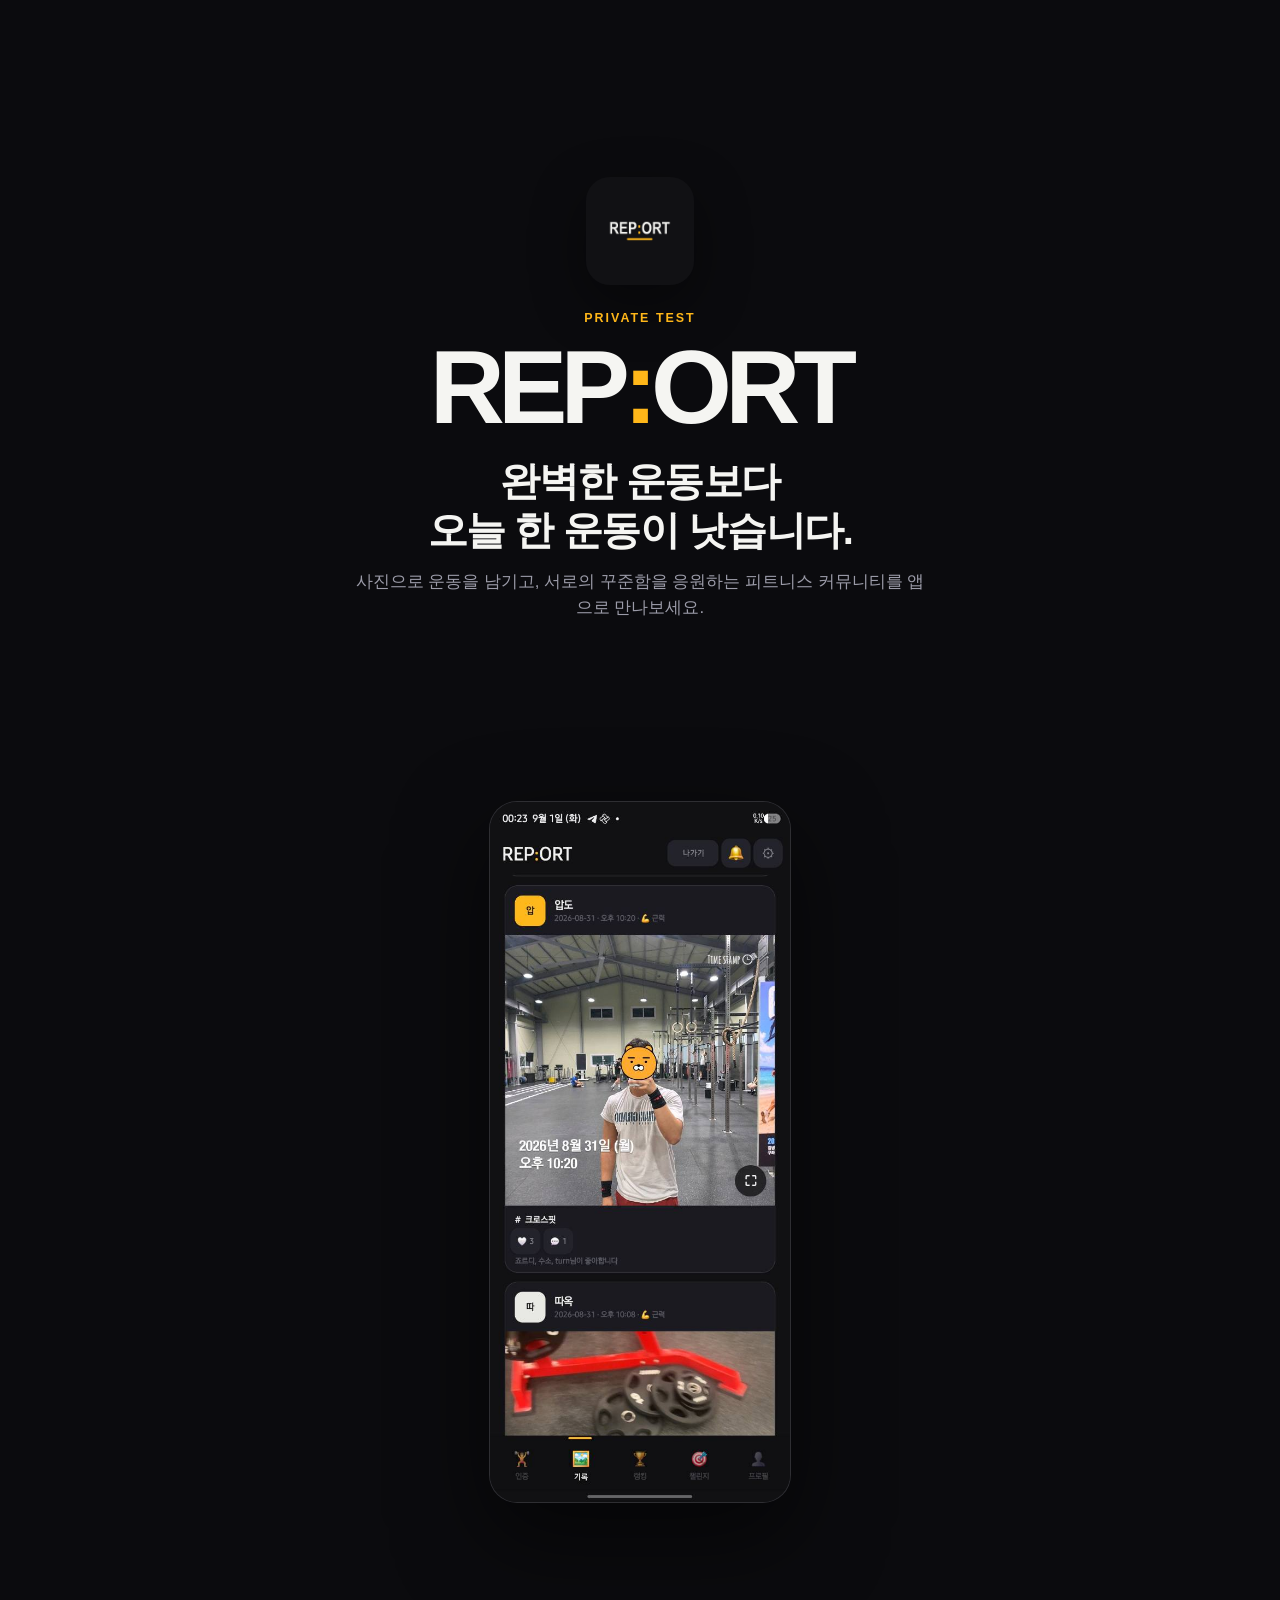
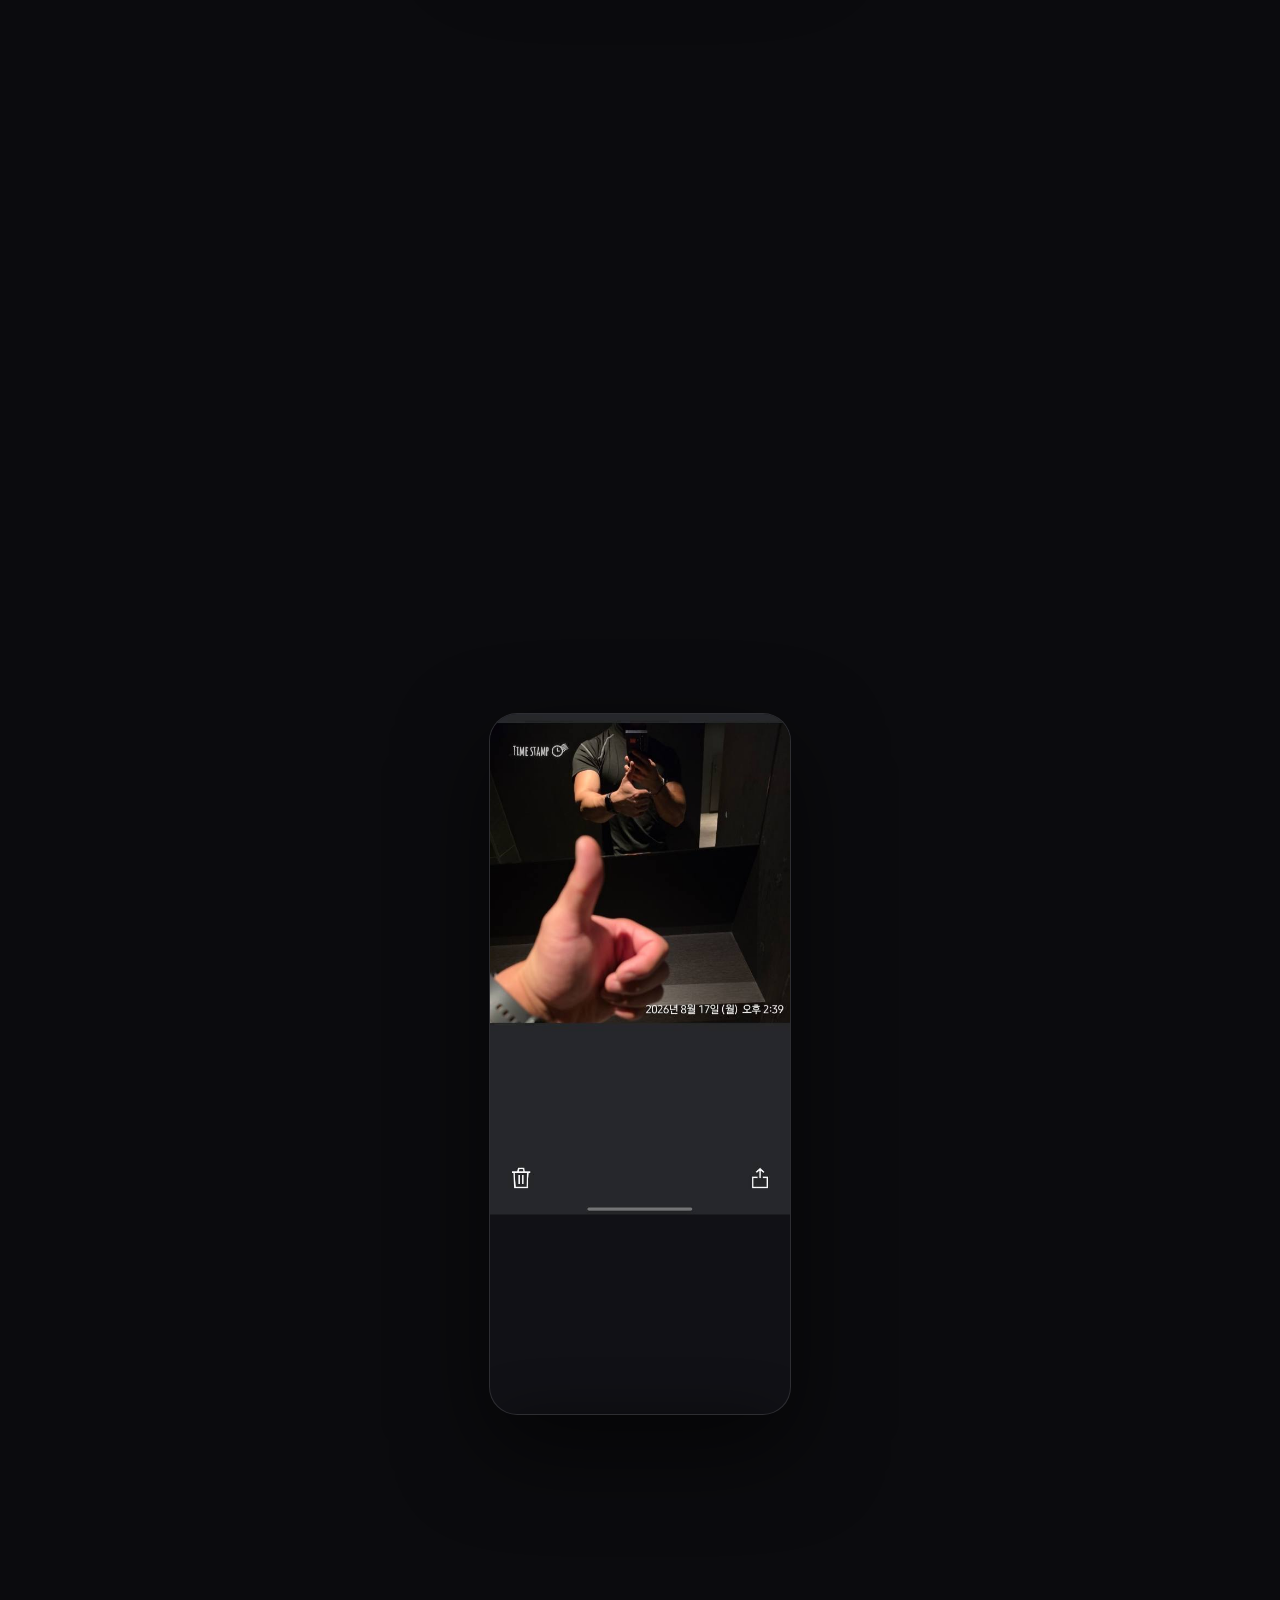
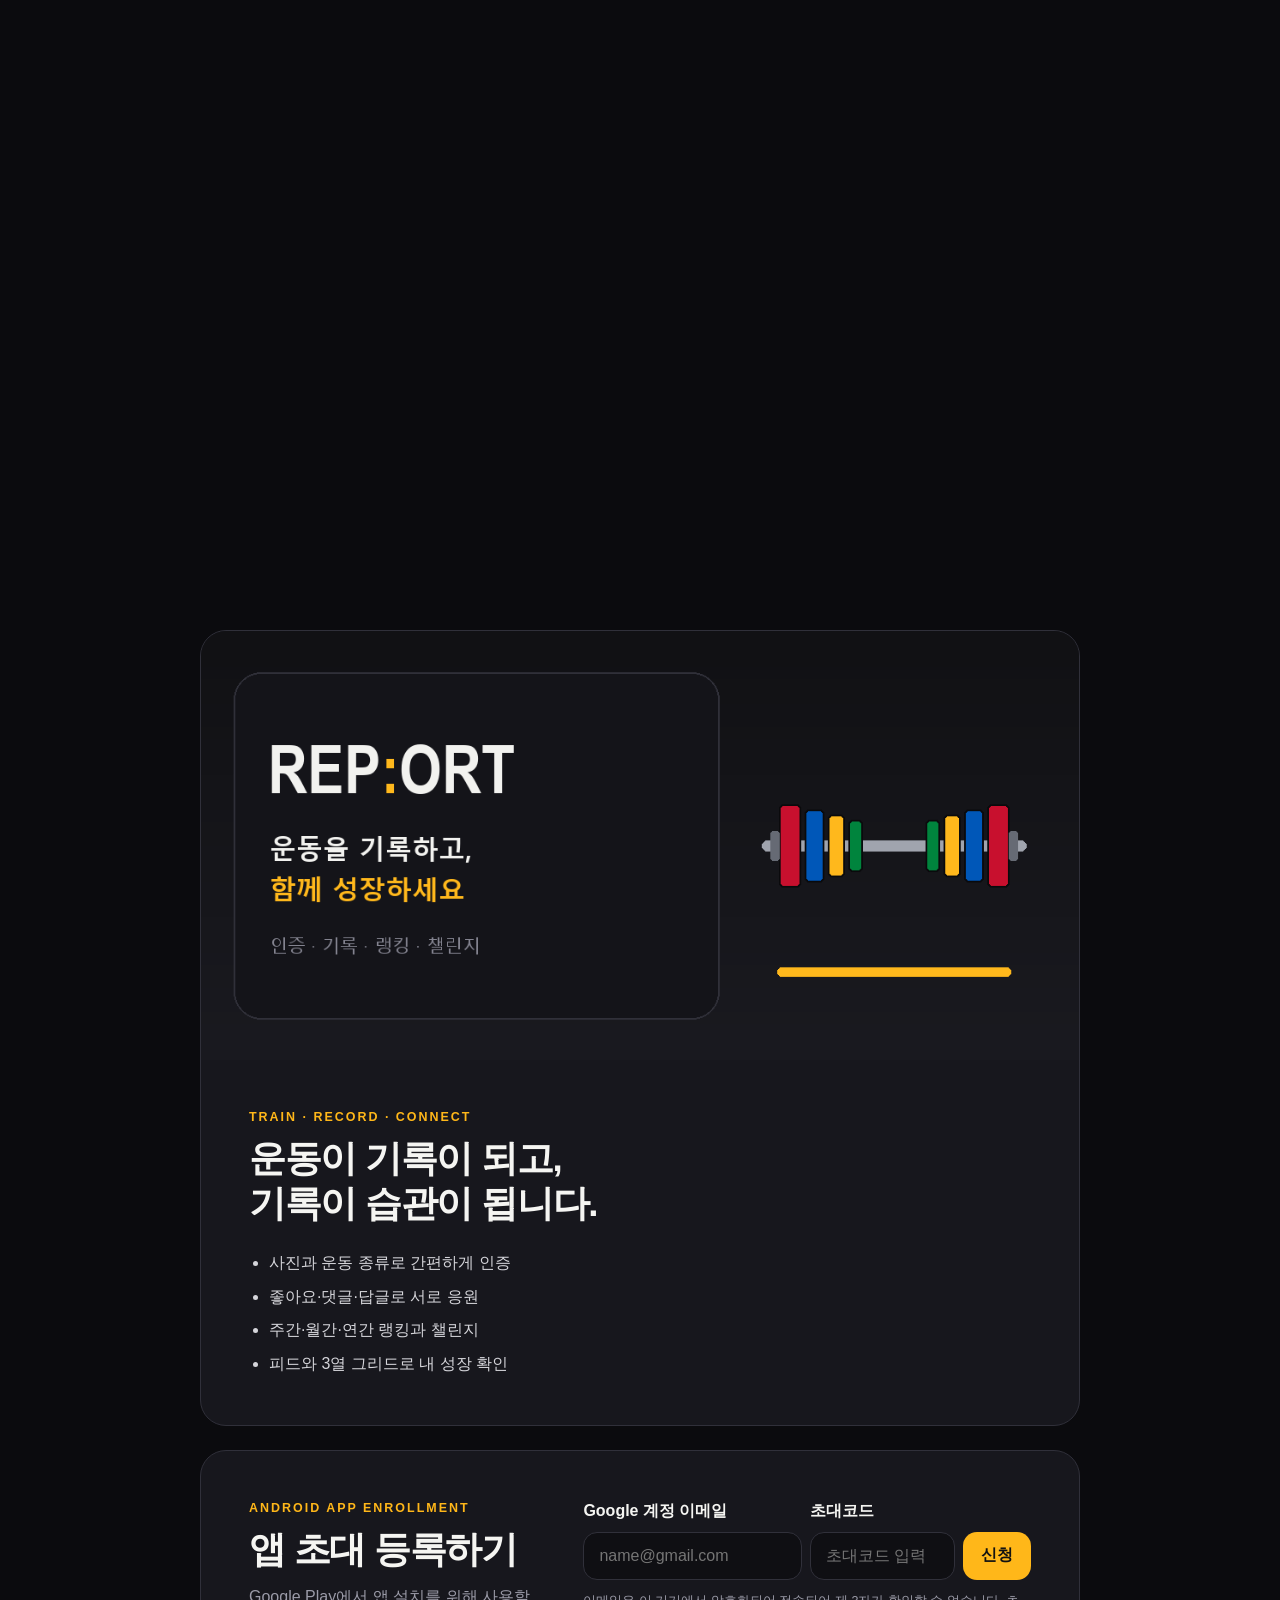
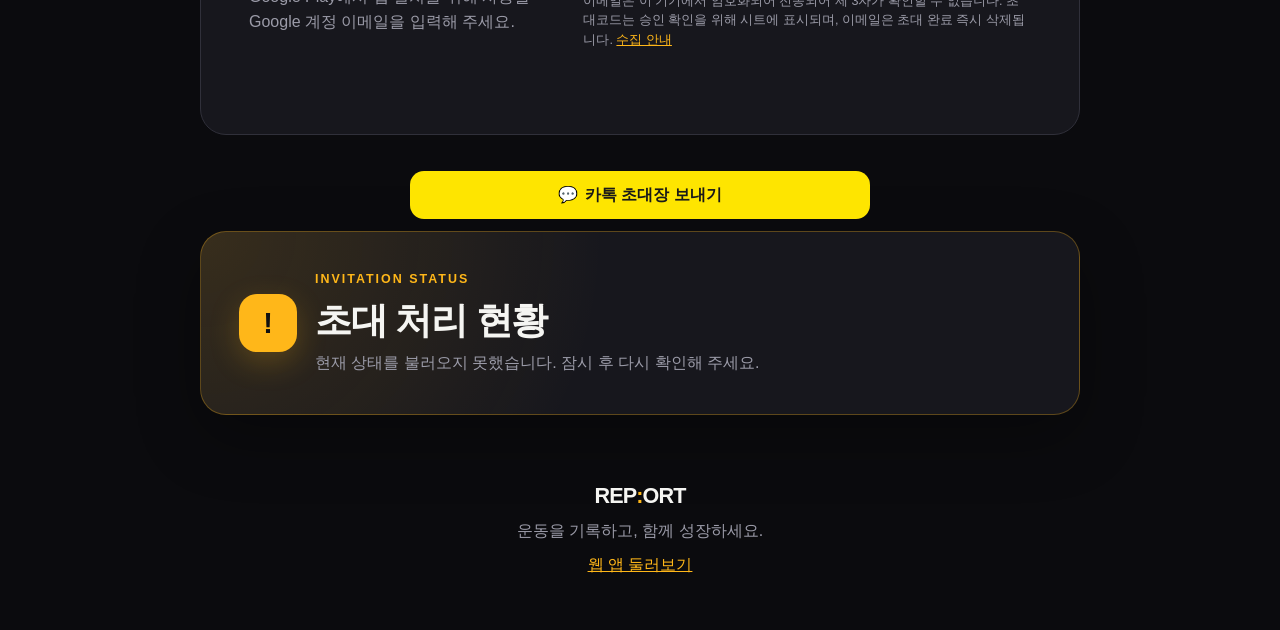
==== docs/index.html @ 3d892fda "Improve shared record view actions" ====
<!doctype html>
<html lang="ko">
<head>
  <meta charset="utf-8">
  <meta name="viewport" content="width=device-width, initial-scale=1, viewport-fit=cover">
  <meta name="theme-color" content="#0b0b0e">
  <meta name="description" content="안드로이드 REP:ORT 앱으로 편리하게 이용하세요.">
  <meta property="og:type" content="website">
  <meta property="og:title" content="REP:ORT">
  <meta property="og:description" content="완벽한 운동보다 오늘 한 운동이 낫습니다. REP:ORT 앱을 설치해보세요.">
  <meta property="og:image" content="https://juneb27.github.io/report/assets/feature-graphic.png">
  <meta property="og:url" content="https://juneb27.github.io/report/?mode=invite">
  <link rel="canonical" href="https://juneb27.github.io/report/?mode=invite">
  <title>REP:ORT</title>
  <link rel="icon" href="assets/app-icon.png">
  <link rel="stylesheet" href="styles.css?v=10">
  <script src="https://t1.kakaocdn.net/kakao_js_sdk/2.8.2/kakao.min.js"
          integrity="sha384-zt/G7/KfaRQ9dT/QIkS0ujMtzouJqzuSJcXVQu50x0rl/+mD1dc70AeOejVbMD9E"
          crossorigin="anonymous" defer></script>
  <script src="config.js?v=3" defer></script>
  <script src="app.js?v=19" defer></script>
</head>
<body>
  <main>
    <section class="shared-record-preview" id="shared-record-preview" hidden aria-live="polite">
      <div class="shared-record-heading">
        <p class="eyebrow">SHARED WORKOUT</p>
        <h2>함께 응원할 기록이에요.</h2>
        <p id="shared-record-status" hidden>인증 기록을 불러오고 있어요.</p>
      </div>
      <article class="shared-record-card" id="shared-record-card" hidden>
        <header class="shared-record-author">
          <span class="shared-record-avatar" id="shared-record-avatar" aria-hidden="true">R</span>
          <span>
            <strong id="shared-record-nickname">REP:ORT</strong>
            <small id="shared-record-meta"></small>
          </span>
        </header>
        <img class="shared-record-photo" id="shared-record-photo" alt="공유된 운동 인증 사진">
        <p class="shared-record-note" id="shared-record-note"></p>
        <div class="shared-record-actions">
          <div class="shared-record-reactions">
            <button class="shared-record-heart" id="shared-record-heart" type="button" aria-expanded="false">
              <span aria-hidden="true">♥</span> <span id="shared-record-like-count">0</span>
            </button>
            <span class="shared-record-comments" id="shared-record-comment-count">댓글 0</span>
          </div>
          <div class="shared-record-view-buttons" id="shared-record-view-buttons">
            <a class="button button-record" id="shared-record-web-button" href="https://rep-ort.vercel.app/">웹으로 보기</a>
            <button class="button button-record" id="shared-record-app-button" type="button">
              <img class="shared-record-app-icon" src="assets/android-robot.png" width="22" height="22" alt="">
              <span>앱으로 보기</span>
            </button>
          </div>
        </div>
        <div class="shared-record-invite" id="shared-record-invite" hidden>
          <strong>REP:ORT 앱에서 공유된 기록입니다.</strong>
          <a class="button button-primary" id="shared-record-invite-button" href="#apply">앱 초대 등록하고 바로 응원 보내기 🥳</a>
        </div>
      </article>
    </section>

    <section class="hero" aria-labelledby="hero-title">
      <img class="app-icon" src="assets/app-icon.png" width="108" height="108" alt="REP:ORT 앱 아이콘">
      <p class="eyebrow">PRIVATE TEST</p>
      <h1 id="hero-title" aria-label="REP:ORT">REP<span>:</span>ORT</h1>
      <p class="lead">완벽한 운동보다<br>오늘 한 운동이 낫습니다.</p>
      <p class="sublead">사진으로 운동을 남기고, 서로의 꾸준함을 응원하는 피트니스 커뮤니티를 앱으로 만나보세요.</p>
      <div class="hero-actions">
        <a class="button button-record" id="open-shared-record" href="#" hidden>앱에서 기록 열기</a>
      </div>
    </section>

    <section class="story-sequence" aria-label="REP:ORT 앱 모션 미리보기">
      <article class="scroll-scene" data-scroll-scene="love">
        <div class="story-sticky">
          <div class="story-screen story-screen-love">
            <img class="story-base" src="assets/story-love-base.jpg" alt="REP:ORT 기록 피드 화면">
            <span class="story-warmth" aria-hidden="true"></span>
            <img class="story-heart" src="assets/story-love-heart.png" alt="압도님에게 보내는 하트 반응">
          </div>
        </div>
      </article>

      <article class="scroll-scene" data-scroll-scene="share">
        <div class="story-sticky">
          <div class="story-screen story-screen-share">
            <img class="story-base" src="assets/story-share-base.jpg" alt="인증 사진 공유 전 화면">
            <span class="story-share-dim" aria-hidden="true"></span>
            <div class="story-share-sheet" aria-hidden="true">
              <img src="assets/story-share-sheet.jpg" alt="">
            </div>
            <div class="report-share-target" aria-hidden="true">
              <img src="assets/app-icon.png" alt="">
              <strong>REP:ORT</strong>
              <span>갤러리 사진<br>바로 인증</span>
            </div>
          </div>
        </div>
      </article>
    </section>

    <section class="feature-card" data-reveal aria-labelledby="features-title">
      <img src="assets/feature-graphic.png" alt="REP:ORT 앱 기능 소개 이미지">
      <div class="feature-copy">
        <p class="eyebrow">TRAIN · RECORD · CONNECT</p>
        <h2 id="features-title">운동이 기록이 되고,<br>기록이 습관이 됩니다.</h2>
        <ul>
          <li>사진과 운동 종류로 간편하게 인증</li>
          <li>좋아요·댓글·답글로 서로 응원</li>
          <li>주간·월간·연간 랭킹과 챌린지</li>
          <li>피드와 3열 그리드로 내 성장 확인</li>
        </ul>
      </div>
    </section>

    <section class="apply-card" id="apply" data-reveal aria-labelledby="apply-title">
      <div>
        <p class="eyebrow">ANDROID APP ENROLLMENT</p>
        <h2 id="apply-title">앱 초대 등록하기</h2>
        <p>Google Play에서 앱 설치를 위해 사용할 Google 계정 이메일을 입력해 주세요.</p>
      </div>
      <form id="tester-form" novalidate>
        <div class="field-row">
          <div class="form-field">
            <label for="email">Google 계정 이메일</label>
            <input id="email" name="email" type="email" autocomplete="email" inputmode="email"
                   placeholder="name@gmail.com" maxlength="254" required>
          </div>
          <div class="form-field">
            <label for="invite-code">초대코드</label>
            <input id="invite-code" name="inviteCode" type="text" autocomplete="off"
                   autocapitalize="characters" spellcheck="false" placeholder="초대코드 입력"
                   maxlength="40" required>
          </div>
          <button class="button button-primary" id="submit-button" type="submit">신청</button>
        </div>
        <p class="privacy-note">이메일은 이 기기에서 암호화되어 전송되어 제 3자가 확인할 수 없습니다. 초대코드는 승인 확인을 위해 시트에 표시되며, 이메일은 초대 완료 즉시 삭제됩니다. <a href="privacy.html">수집 안내</a></p>
        <p class="status" id="status" role="status" aria-live="polite"></p>
      </form>
    </section>

    <div class="bottom-share" data-reveal>
      <a class="button button-kakao" id="kakaotalk-sharing-btn" href="javascript:;" role="button">
        <span aria-hidden="true">💬</span> 카톡 초대장 보내기
      </a>
    </div>

    <section class="invite-complete-card is-checking" id="invite-complete-card"
             aria-labelledby="invite-complete-title" aria-live="polite">
      <span class="complete-mark" id="invite-complete-mark" aria-hidden="true">…</span>
      <div>
        <p class="eyebrow">INVITATION STATUS</p>
        <h2 id="invite-complete-title">초대 처리 현황</h2>
        <p id="invite-complete-detail">확인 중…</p>
      </div>
    </section>

    <a class="play-store-card" id="play-store-card"
       href="https://play.google.com/store/apps/details?id=com.js.reportfitness"
       target="_blank" rel="noopener" data-reveal hidden>
      <img src="assets/app-icon.png" width="72" height="72" alt="">
      <span class="play-store-copy">
        <small>GOOGLE PLAY</small>
        <strong>REP:ORT 앱 설치하기</strong>
        <span>앱에서 빠르게 인증 완료해보세요!</span>
      </span>
      <span class="play-store-arrow" aria-hidden="true">→</span>
    </a>
  </main>

  <footer>
    <strong>REP<span>:</span>ORT</strong>
    <p>운동을 기록하고, 함께 성장하세요.</p>
    <a href="https://rep-ort.vercel.app/" rel="noopener">웹 앱 둘러보기</a>
  </footer>
</body>
</html>
---- docs/styles.css ----
:root {
  color-scheme: dark;
  --bg: #0b0b0e;
  --surface: #17171d;
  --surface-2: #202028;
  --line: #30303a;
  --text: #f5f5f2;
  --muted: #9b9ba8;
  --yellow: #ffb719;
  --kakao: #fee500;
  --kakao-text: #191919;
}

* { box-sizing: border-box; }

html { scroll-behavior: smooth; }

body {
  margin: 0;
  min-width: 320px;
  background:
    radial-gradient(circle at 50% -10%, rgba(255, 183, 25, .12), transparent 28rem),
    var(--bg);
  color: var(--text);
  font-family: Pretendard, -apple-system, BlinkMacSystemFont, "Segoe UI", sans-serif;
  line-height: 1.55;
}

button, input { font: inherit; }

main, footer {
  width: min(100% - 36px, 880px);
  margin-inline: auto;
}

.hero {
  min-height: 92svh;
  display: grid;
  place-content: center;
  justify-items: center;
  text-align: center;
  padding: 72px 0;
}

.app-icon {
  border-radius: 24px;
  box-shadow: 0 18px 54px rgba(0, 0, 0, .42);
  margin-bottom: 24px;
}

.eyebrow {
  margin: 0 0 10px;
  color: var(--yellow);
  font-size: .78rem;
  font-weight: 800;
  letter-spacing: .16em;
}

h1, h2, p { margin-top: 0; }

h1 {
  margin-bottom: 20px;
  font-size: clamp(3.5rem, 13vw, 6.5rem);
  letter-spacing: -.065em;
  line-height: .95;
}

h1 span, footer span { color: var(--yellow); }

.lead {
  margin-bottom: 14px;
  font-size: clamp(1.65rem, 6vw, 2.5rem);
  font-weight: 800;
  letter-spacing: -.035em;
  line-height: 1.22;
}

.sublead {
  max-width: 580px;
  margin-bottom: 30px;
  color: var(--muted);
  font-size: 1.05rem;
}

.hero-actions { display: flex; flex-wrap: wrap; justify-content: center; gap: 10px; }

.button {
  display: inline-flex;
  align-items: center;
  justify-content: center;
  gap: 7px;
  min-height: 48px;
  padding: 11px 18px;
  border: 0;
  border-radius: 14px;
  font-weight: 800;
  text-decoration: none;
  cursor: pointer;
  transition: transform .18s ease, filter .18s ease, opacity .18s ease;
}

.button:hover { transform: translateY(-2px); filter: brightness(1.04); }
.button:active { transform: translateY(0) scale(.98); }
.button:disabled { opacity: .5; cursor: wait; }
.button-primary { background: var(--yellow); color: #121212; }
.button-record { border: 1px solid var(--line); background: var(--surface-2); color: var(--text); }
#open-shared-record[hidden] { display: none; }
.button-kakao { background: var(--kakao); color: var(--kakao-text); }

.shared-record-preview[hidden],
.shared-record-card[hidden],
.shared-record-invite[hidden],
#shared-record-status[hidden],
#shared-record-app-button[hidden] {
  display: none;
}

.shared-record-preview {
  padding: max(26px, env(safe-area-inset-top)) 0 24px;
}

.shared-record-heading {
  margin-bottom: 13px;
}

.shared-record-heading h2 { margin-bottom: 6px; }
.shared-record-heading > p:last-child { margin-bottom: 0; color: var(--muted); }

.shared-record-card {
  overflow: hidden;
  border: 1px solid var(--line);
  border-radius: 26px;
  background: var(--surface);
  box-shadow: 0 28px 74px rgba(0, 0, 0, .4);
}

.shared-record-author {
  display: flex;
  gap: 12px;
  align-items: center;
  padding: 17px 18px;
}

.shared-record-author > span:last-child { display: grid; min-width: 0; }
.shared-record-author strong { font-size: 1.08rem; }
.shared-record-author small { color: var(--muted); }

.shared-record-avatar {
  display: grid;
  width: 48px;
  height: 48px;
  flex: 0 0 auto;
  place-items: center;
  border-radius: 15px;
  background: var(--yellow);
  color: #111;
  font-size: 1.1rem;
  font-weight: 900;
}

.shared-record-photo {
  display: block;
  width: 100%;
  max-height: min(66svh, 680px);
  object-fit: contain;
  background: #09090b;
}

.shared-record-note {
  margin: 0;
  padding: 16px 18px 0;
  font-size: 1rem;
  font-weight: 800;
}

.shared-record-actions {
  display: grid;
  gap: 12px;
  padding: 12px 18px 16px;
}

.shared-record-reactions {
  display: flex;
  gap: 9px;
  align-items: center;
}

.shared-record-heart {
  min-height: 43px;
  padding: 8px 14px;
  border: 1px solid #3a3038;
  border-radius: 13px;
  background: #24212a;
  color: #ff5278;
  font: inherit;
  font-weight: 900;
  cursor: pointer;
}

.shared-record-heart.is-inviting {
  animation: shared-heart-pop 560ms cubic-bezier(.2, 1.55, .35, 1);
}

.shared-record-comments {
  color: var(--muted);
  font-size: .9rem;
  font-weight: 700;
}

.shared-record-view-buttons {
  display: grid;
  grid-template-columns: repeat(2, minmax(0, 1fr));
  gap: 9px;
  width: 100%;
}

.shared-record-view-buttons.is-web-only { grid-template-columns: 1fr; }
.shared-record-view-buttons .button { width: 100%; min-width: 0; }

.shared-record-app-icon {
  width: 22px;
  height: 22px;
  flex: 0 0 auto;
  object-fit: contain;
}

.shared-record-invite {
  display: grid;
  gap: 14px;
  margin: 0 18px 18px;
  padding: 16px;
  border-radius: 18px;
  background: linear-gradient(135deg, rgba(255, 183, 25, .16), rgba(255, 183, 25, .04));
}

.shared-record-invite strong { line-height: 1.45; }
.shared-record-invite .button { width: 100%; }
.button.is-platform-disabled {
  opacity: .82;
  cursor: default;
}
.record-mode .hero { display: none; }
.record-mode .story-sequence,
.record-mode .feature-card,
.record-mode .bottom-share,
.record-mode .invite-complete-card,
.record-mode .play-store-card { display: none !important; }
.record-mode .apply-card { margin-top: 0; }

@keyframes shared-heart-pop {
  0%, 100% { transform: scale(1); }
  45% { transform: scale(1.24) rotate(-7deg); }
}

.story-sequence {
  margin: -6svh 0 32px;
}

.scroll-scene {
  position: relative;
  height: 168svh;
}

.story-sticky {
  position: sticky;
  top: 8svh;
  height: 84svh;
  display: grid;
  place-items: center;
}

.story-screen {
  position: relative;
  width: min(100%, calc(78svh * .42890625));
  max-width: 420px;
  aspect-ratio: 549 / 1280;
  overflow: hidden;
  border: 1px solid rgba(255, 255, 255, .12);
  border-radius: 28px;
  background: #111116;
  box-shadow: 0 34px 90px rgba(0, 0, 0, .56);
  isolation: isolate;
}

.story-base {
  display: block;
  width: 100%;
  height: 100%;
  object-fit: cover;
}

.story-screen-share .story-base {
  position: absolute;
  inset: 0;
  transform: translate3d(0, -28.5%, 0);
}

.story-warmth,
.story-share-dim {
  position: absolute;
  inset: 0;
  pointer-events: none;
}

.story-warmth {
  z-index: 1;
  background: rgba(255, 162, 24, .23);
  opacity: 0;
}

.story-heart {
  position: absolute;
  z-index: 2;
  left: 50%;
  top: 50.5%;
  width: 78%;
  height: auto;
  opacity: 0;
  filter: drop-shadow(0 18px 24px rgba(0, 0, 0, .34));
  pointer-events: none;
  transform-origin: 50% 54%;
  will-change: transform, opacity;
}

.story-share-dim {
  z-index: 1;
  background: rgba(0, 0, 0, .66);
  opacity: 0;
}

.story-share-sheet {
  position: absolute;
  z-index: 2;
  right: 2.5%;
  bottom: 2%;
  left: 2.5%;
  height: 68.5%;
  overflow: hidden;
  border-radius: 28px;
  box-shadow: 0 -22px 54px rgba(0, 0, 0, .42);
  transform: translate3d(0, 108%, 0);
  will-change: transform;
}

.story-share-sheet img {
  position: absolute;
  right: 0;
  bottom: 0;
  left: 0;
  display: block;
  width: 100%;
  height: auto;
}

.report-share-target {
  position: absolute;
  z-index: 3;
  left: 51%;
  bottom: 8%;
  display: grid;
  justify-items: center;
  gap: 5px;
  width: 118px;
  padding: 8px 7px 7px;
  border: 1px solid rgba(255, 183, 25, .7);
  border-radius: 20px;
  background: rgba(14, 14, 18, .94);
  color: #fff;
  opacity: 0;
  box-shadow: 0 0 0 6px rgba(255, 183, 25, .08), 0 15px 38px rgba(0, 0, 0, .5);
  transform: translate3d(-50%, 64px, 0) scale(.88);
  transform-origin: 50% 100%;
  will-change: transform, opacity;
}

.report-share-target img {
  width: 42px;
  height: 42px;
  border-radius: 12px;
}

.report-share-target strong {
  font-size: .72rem;
  letter-spacing: -.02em;
}

.report-share-target span {
  color: var(--yellow);
  font-size: .67rem;
  font-weight: 900;
  letter-spacing: -.025em;
  white-space: nowrap;
}

.bottom-share {
  display: flex;
  justify-content: center;
  padding: 12px 0 8px;
}

.bottom-share .button {
  width: min(100%, 460px);
}

#invite-complete-card[hidden],
#play-store-card[hidden] {
  display: none;
}

.invite-complete-card {
  display: grid;
  grid-template-columns: auto 1fr;
  gap: 18px;
  align-items: center;
  margin: 4px 0 14px;
  padding: clamp(24px, 6vw, 38px);
  border: 1px solid rgba(255, 183, 25, .3);
  border-radius: 26px;
  background:
    radial-gradient(circle at 0 0, rgba(255, 183, 25, .14), transparent 45%),
    var(--surface);
  box-shadow: 0 22px 64px rgba(0, 0, 0, .3);
}

.complete-mark {
  display: grid;
  width: 58px;
  height: 58px;
  place-items: center;
  border-radius: 18px;
  background: var(--yellow);
  color: #111;
  font-size: 1.8rem;
  font-weight: 900;
  box-shadow: 0 10px 30px rgba(255, 183, 25, .22);
}

.invite-complete-card h2 { margin-bottom: 7px; }
.invite-complete-card p:last-child { margin-bottom: 0; color: var(--muted); }

.play-store-card {
  display: grid;
  grid-template-columns: auto 1fr auto;
  gap: 16px;
  align-items: center;
  margin-bottom: 24px;
  padding: 16px;
  border: 1px solid var(--line);
  border-radius: 24px;
  background: linear-gradient(135deg, var(--surface-2), var(--surface));
  color: var(--text);
  text-decoration: none;
  transition: transform .2s ease, border-color .2s ease, background .2s ease;
}

.play-store-card:hover {
  transform: translateY(-3px);
  border-color: rgba(255, 183, 25, .5);
  background: linear-gradient(135deg, #292921, var(--surface));
}

.play-store-card > img {
  border-radius: 18px;
  box-shadow: 0 10px 26px rgba(0, 0, 0, .35);
}

.play-store-copy { display: grid; min-width: 0; }
.play-store-copy small { color: var(--yellow); font-size: .68rem; font-weight: 900; letter-spacing: .13em; }
.play-store-copy strong { margin: 2px 0; font-size: 1.08rem; }
.play-store-copy > span { color: var(--muted); font-size: .86rem; }
.play-store-arrow { color: var(--yellow); font-size: 1.6rem; font-weight: 300; }

.feature-card, .apply-card {
  overflow: hidden;
  margin-bottom: 24px;
  border: 1px solid var(--line);
  border-radius: 26px;
  background: var(--surface);
}

.reveal-on-scroll {
  opacity: 0;
  filter: blur(6px);
  transform: translate3d(0, 42px, 0) scale(.985);
  transition:
    opacity 720ms cubic-bezier(.16, 1, .3, 1) var(--reveal-delay, 0ms),
    filter 720ms ease var(--reveal-delay, 0ms),
    transform 920ms cubic-bezier(.16, 1, .3, 1) var(--reveal-delay, 0ms);
  will-change: opacity, filter, transform;
}

.reveal-on-scroll.is-visible {
  opacity: 1;
  filter: blur(0);
  transform: translate3d(0, 0, 0) scale(1);
}

.feature-card img { display: block; width: 100%; height: auto; }
.feature-copy, .apply-card { padding: clamp(24px, 6vw, 48px); }
h2 { margin-bottom: 12px; font-size: clamp(1.65rem, 5vw, 2.3rem); line-height: 1.22; letter-spacing: -.035em; }
.feature-copy ul { margin: 24px 0 0; padding-left: 1.25rem; color: #d5d5da; }
.feature-copy li + li { margin-top: 9px; }

.apply-card { display: grid; grid-template-columns: .8fr 1.2fr; gap: 36px; align-items: start; }
.apply-card > div > p:last-child { color: var(--muted); }
.field-row {
  display: grid;
  grid-template-columns: minmax(0, 1.2fr) minmax(140px, .8fr) auto;
  gap: 8px;
  align-items: end;
}

.invite-complete-card.is-checking .complete-mark {
  animation: completion-checking 1s ease-in-out infinite alternate;
}

@keyframes completion-checking {
  from { opacity: .55; transform: scale(.92); }
  to { opacity: 1; transform: scale(1); }
}
.form-field { display: grid; min-width: 0; gap: 8px; }
.form-field label { font-weight: 700; }
input[type="email"],
input[type="text"] {
  width: 100%;
  min-width: 0;
  height: 48px;
  padding: 0 15px;
  border: 1px solid var(--line);
  border-radius: 14px;
  outline: 0;
  background: #0f0f13;
  color: var(--text);
}
input[type="email"]:focus,
input[type="text"]:focus { border-color: var(--yellow); box-shadow: 0 0 0 3px rgba(255, 183, 25, .12); }
.privacy-note { margin: 12px 0 0; color: var(--muted); font-size: .79rem; }
.privacy-note a, .back-link { color: var(--yellow); }
.status { min-height: 1.5em; margin: 14px 0 0; font-size: .9rem; font-weight: 700; }
.status.success { color: #75d99b; }
.status.error { color: #ff8484; }

footer { padding: 50px 0 max(52px, env(safe-area-inset-bottom)); color: var(--muted); text-align: center; }
footer strong { display: block; color: var(--text); font-size: 1.35rem; letter-spacing: -.04em; }
footer p { margin: 6px 0 10px; }
footer a { color: var(--yellow); }

.policy { max-width: 720px; padding: 72px 0; }
.policy h1 { margin: 28px 0 48px; font-size: clamp(2.6rem, 10vw, 4.8rem); line-height: 1.02; }
.policy section { padding: 26px 0; border-top: 1px solid var(--line); }
.policy section p { margin: 0; color: #c8c8d0; }
.back-link { font-weight: 700; text-decoration: none; }

@media (max-width: 680px) {
  .hero { min-height: 88svh; }
  .story-sequence { margin-top: -4svh; }
  .scroll-scene { height: 158svh; }
  .story-sticky { top: 7svh; height: 86svh; }
  .story-screen { width: min(100%, calc(80svh * .42890625)); }
  .apply-card { grid-template-columns: 1fr; gap: 16px; }
  .field-row { grid-template-columns: 1fr; }
  .field-row .button { width: 100%; }
  .invite-complete-card { grid-template-columns: 1fr; }
  .complete-mark { width: 52px; height: 52px; border-radius: 16px; }
  .play-store-card { grid-template-columns: auto 1fr; }
  .play-store-arrow { display: none; }
  .play-store-copy > span { font-size: .79rem; }
  .shared-record-view-buttons .button { padding-inline: 10px; }
}

@media (prefers-reduced-motion: reduce) {
  html { scroll-behavior: auto; }
  *, *::before, *::after { scroll-behavior: auto !important; transition-duration: .01ms !important; }
  .reveal-on-scroll {
    opacity: 1 !important;
    filter: none !important;
    transform: none !important;
  }
  .scroll-scene { height: auto; padding: 18px 0; }
  .story-sticky { position: relative; top: auto; height: auto; }
  .story-warmth { opacity: .23 !important; }
  .story-heart {
    opacity: 1 !important;
    transform: translate3d(-50%, -50%, 0) scale(1) !important;
  }
  .story-share-dim { opacity: .38 !important; }
  .story-share-sheet { transform: none !important; }
  .report-share-target {
    opacity: 1 !important;
    transform: translate3d(-50%, -34px, 0) scale(1.04) !important;
  }
}
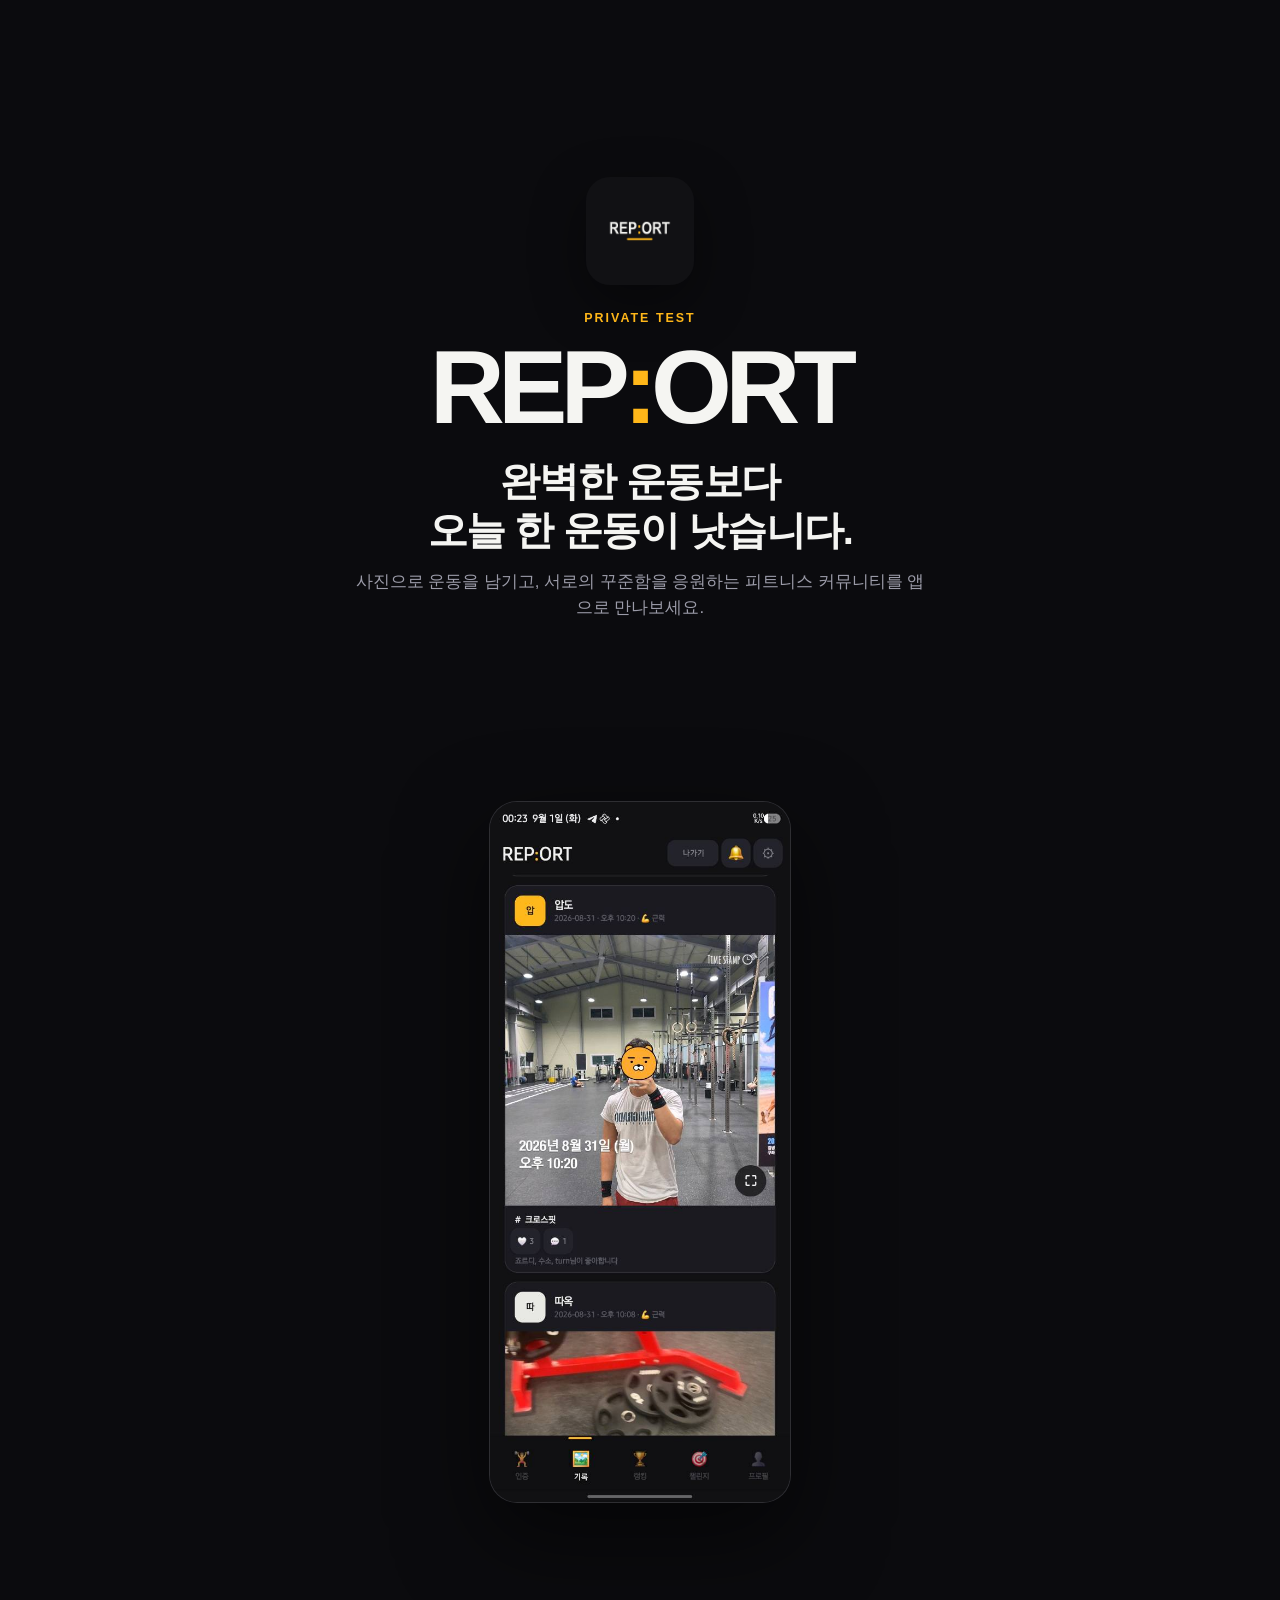
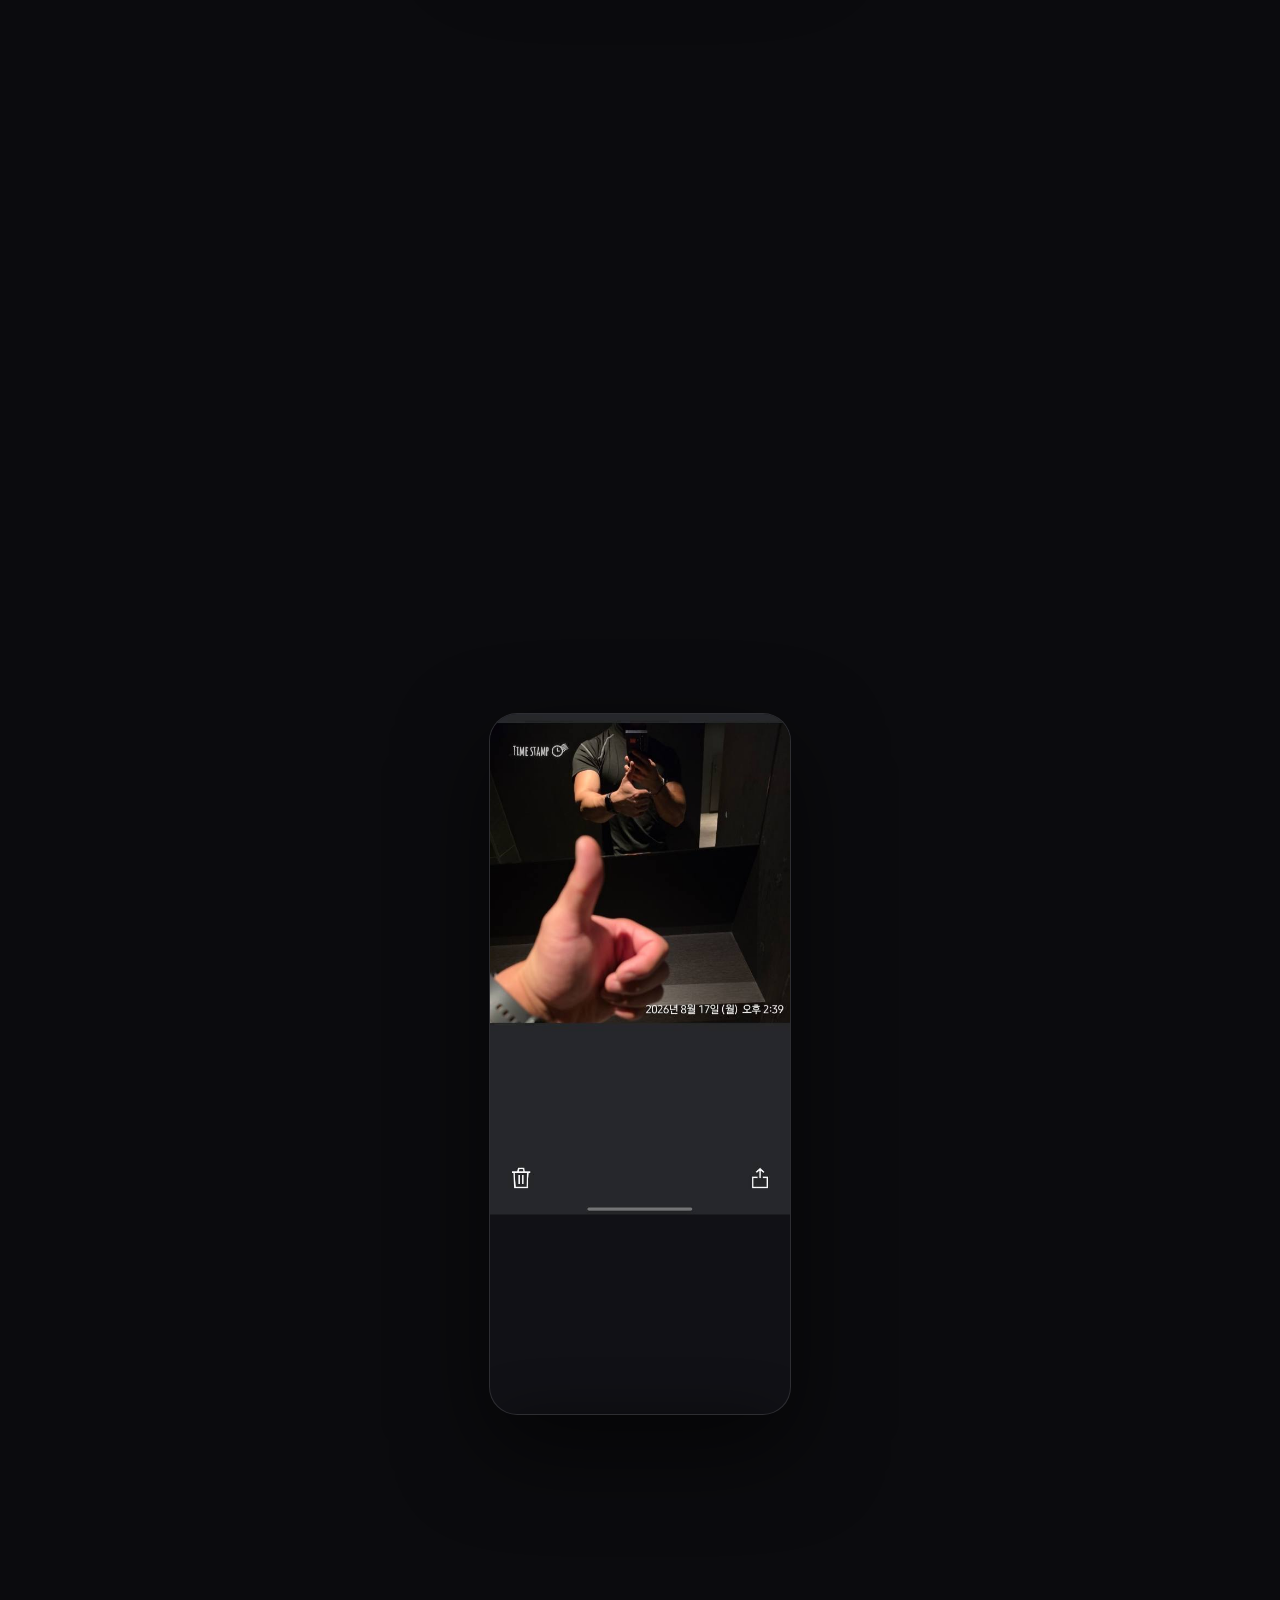
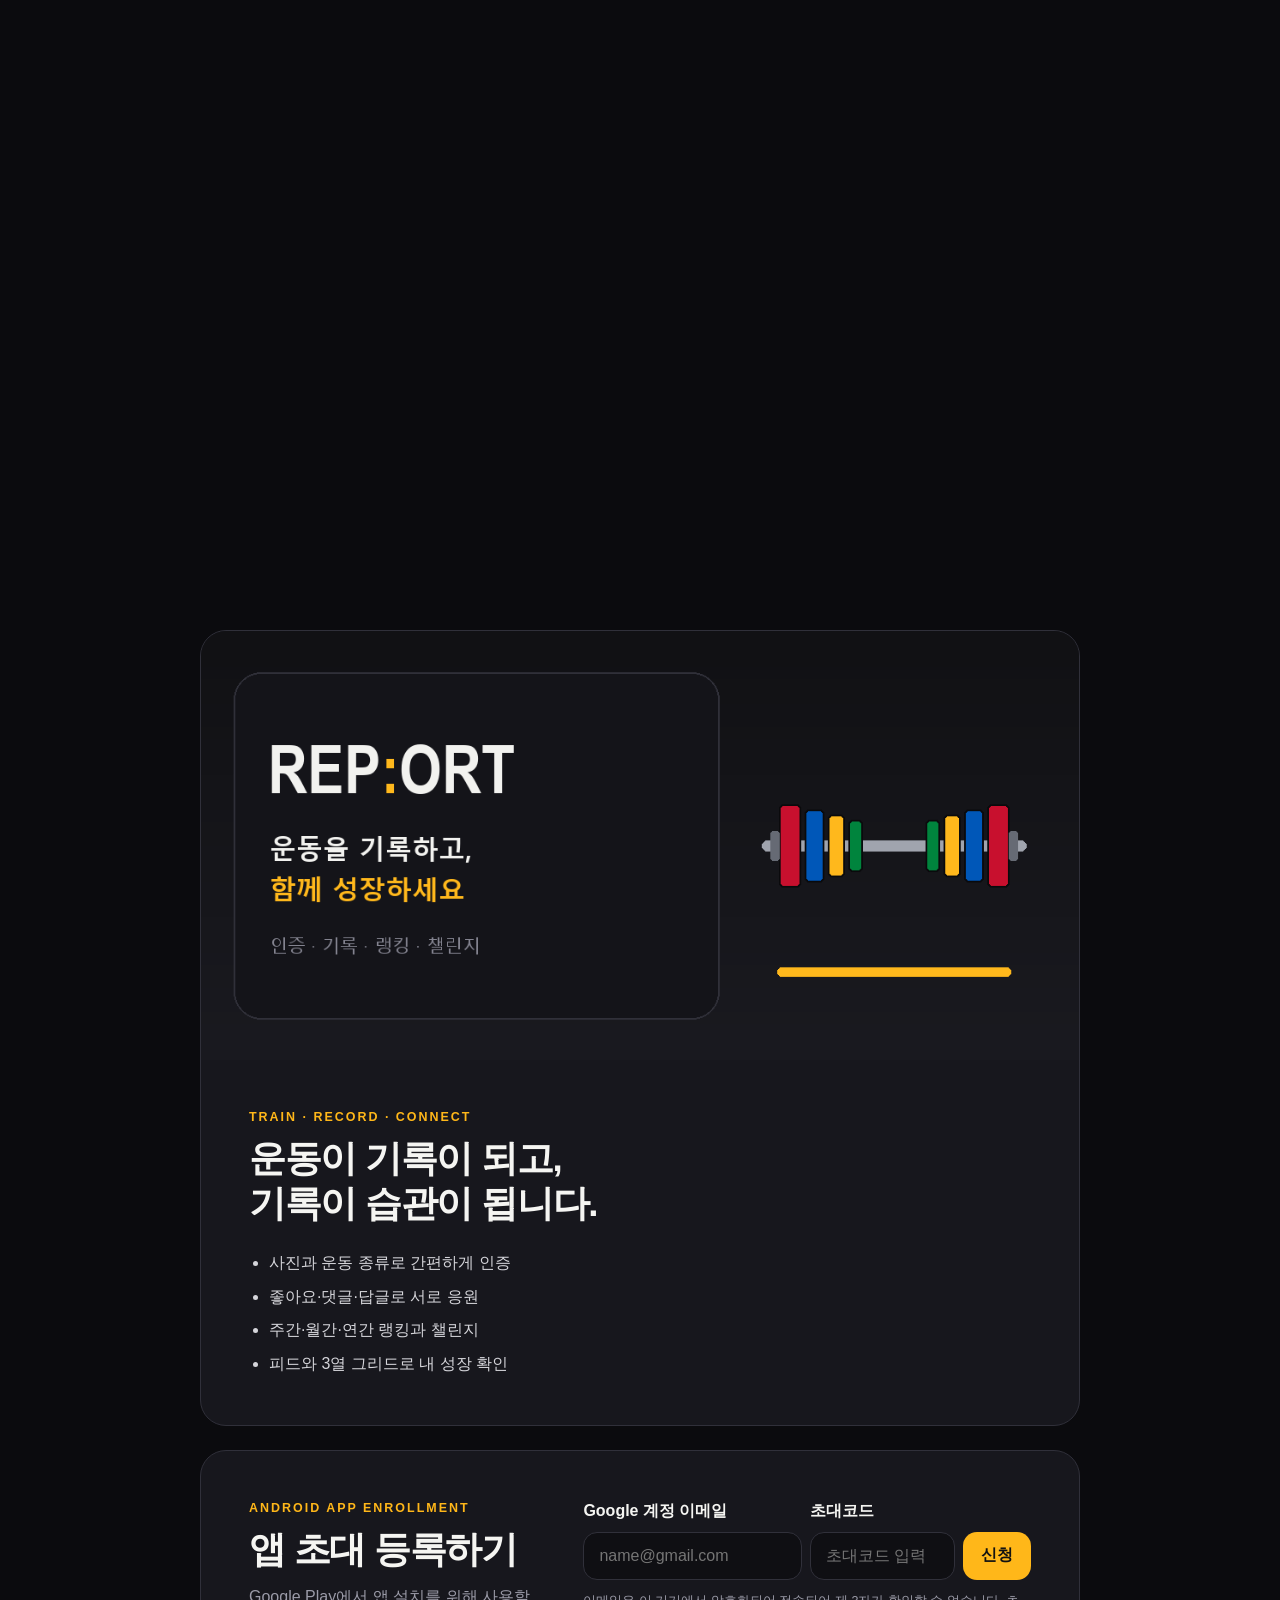
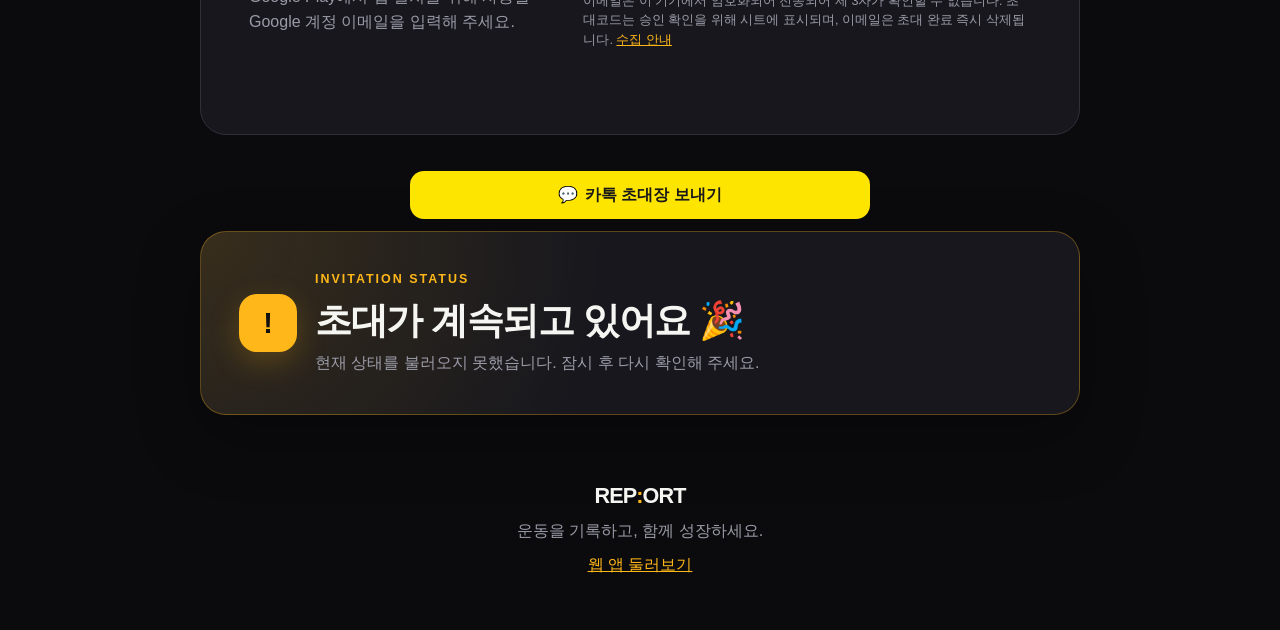
==== commit ca8c3e2a: "Unify invitation status messaging" ====
--- a/docs/index.html
+++ b/docs/index.html
@@ -18,7 +18,7 @@
           integrity="sha384-zt/G7/KfaRQ9dT/QIkS0ujMtzouJqzuSJcXVQu50x0rl/+mD1dc70AeOejVbMD9E"
           crossorigin="anonymous" defer></script>
   <script src="config.js?v=3" defer></script>
-  <script src="app.js?v=19" defer></script>
+  <script src="app.js?v=20" defer></script>
 </head>
 <body>
   <main>
@@ -151,8 +151,8 @@
       <span class="complete-mark" id="invite-complete-mark" aria-hidden="true">…</span>
       <div>
         <p class="eyebrow">INVITATION STATUS</p>
-        <h2 id="invite-complete-title">초대 처리 현황</h2>
-        <p id="invite-complete-detail">확인 중…</p>
+        <h2 id="invite-complete-title">초대가 계속되고 있어요 🎉</h2>
+        <p id="invite-complete-detail">어디까지 초대됐나 확인 중...</p>
       </div>
     </section>
 
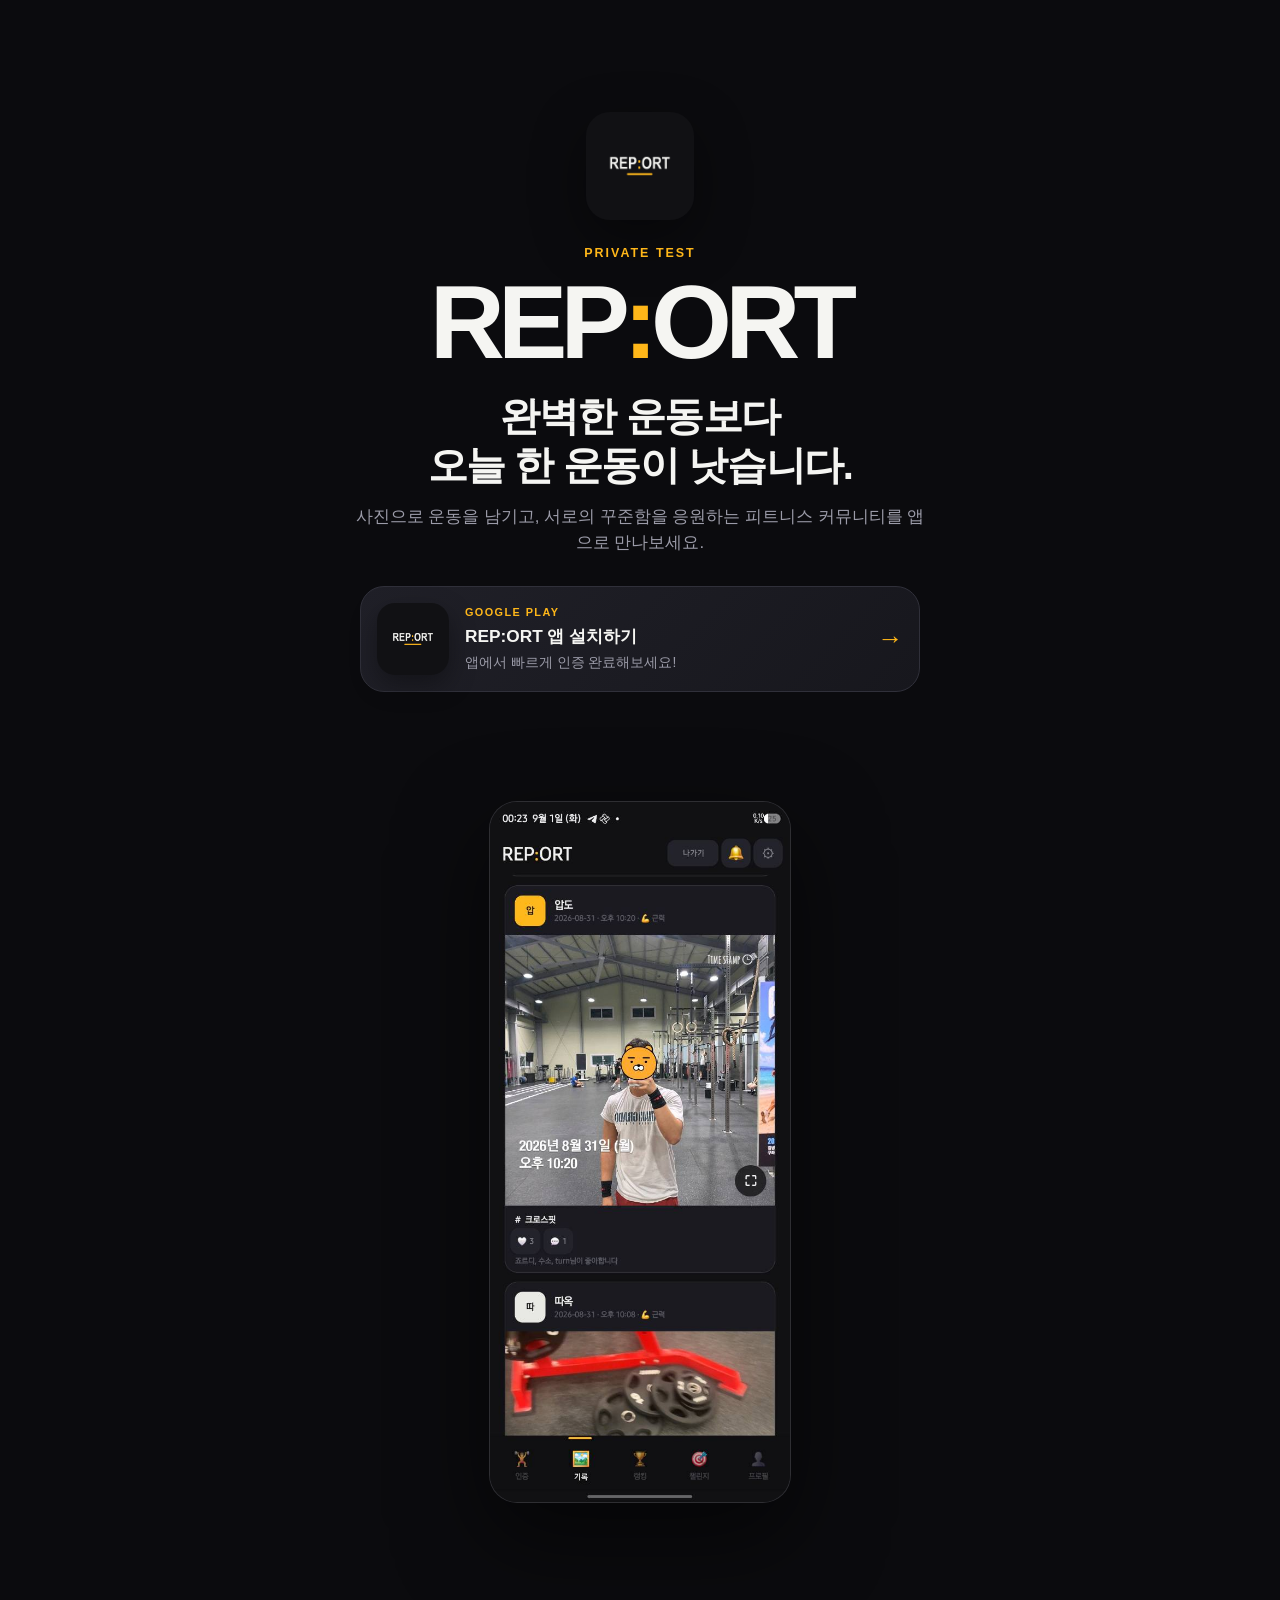
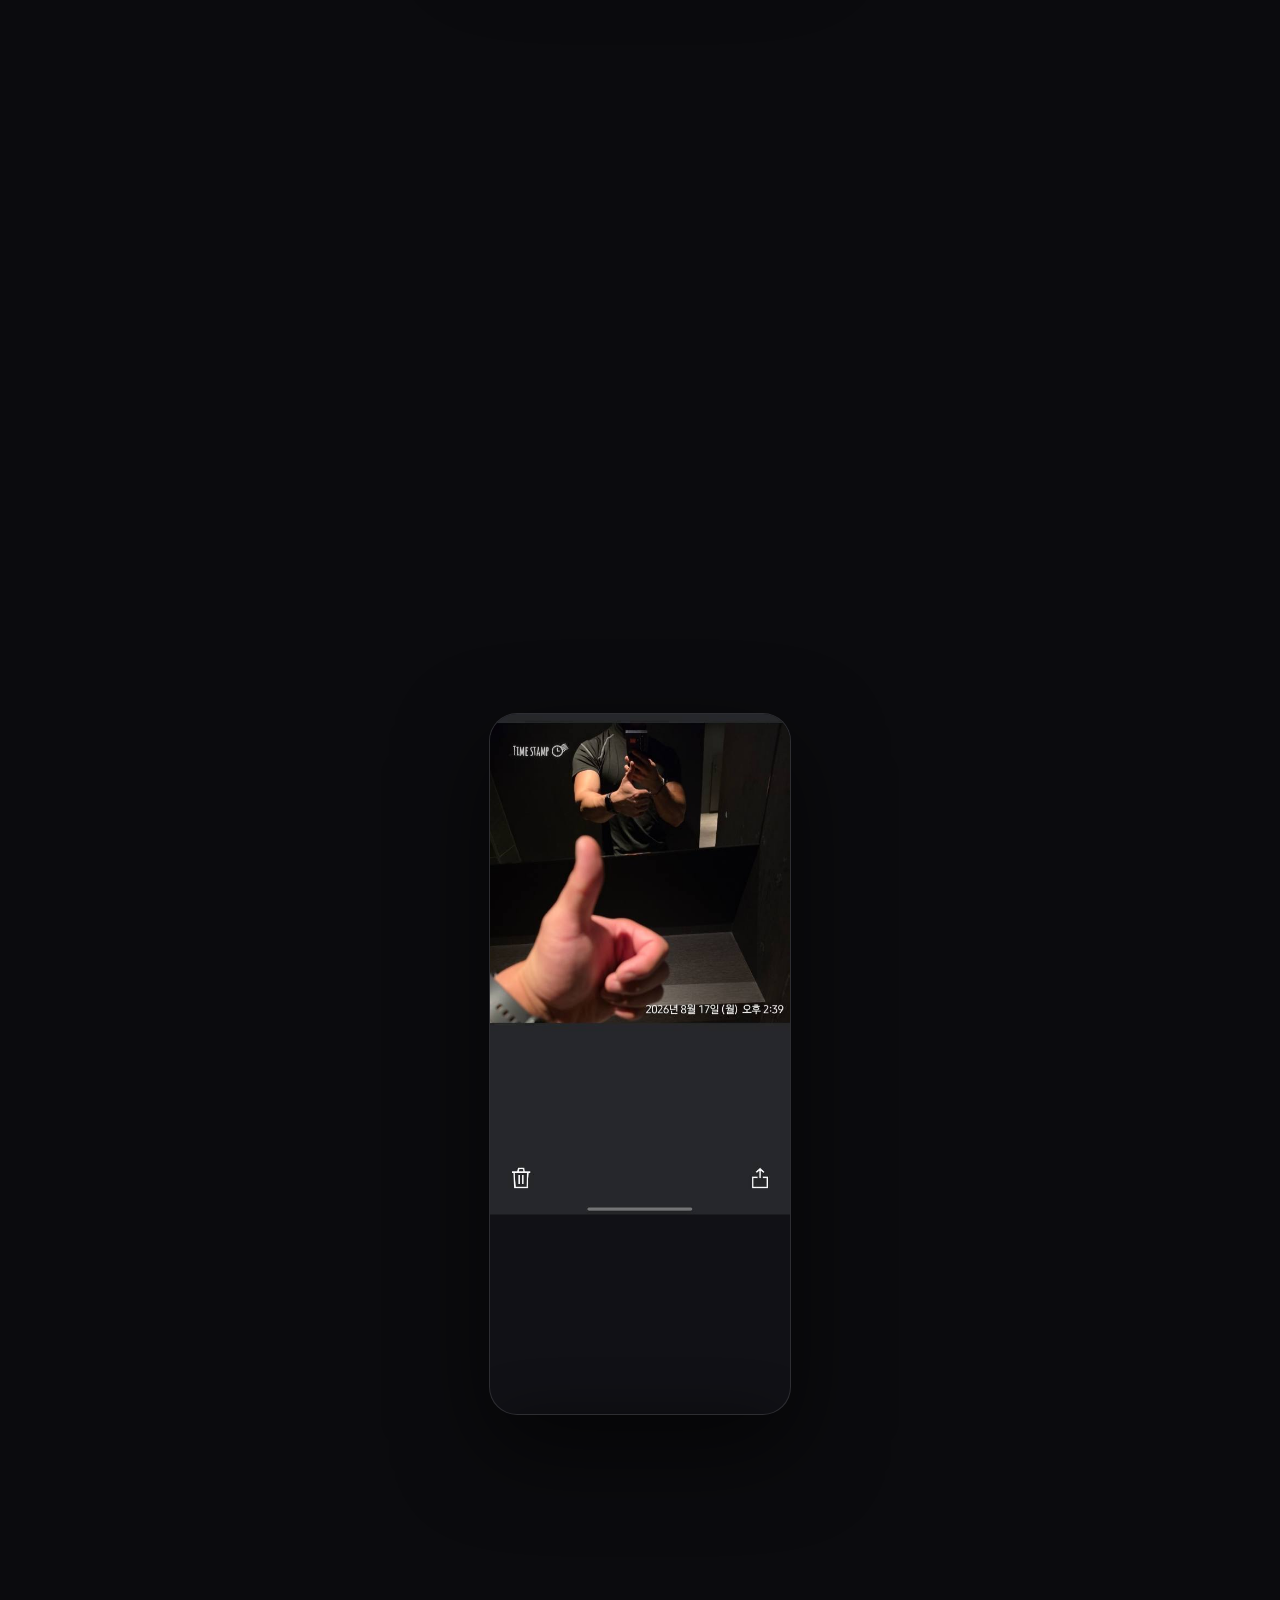
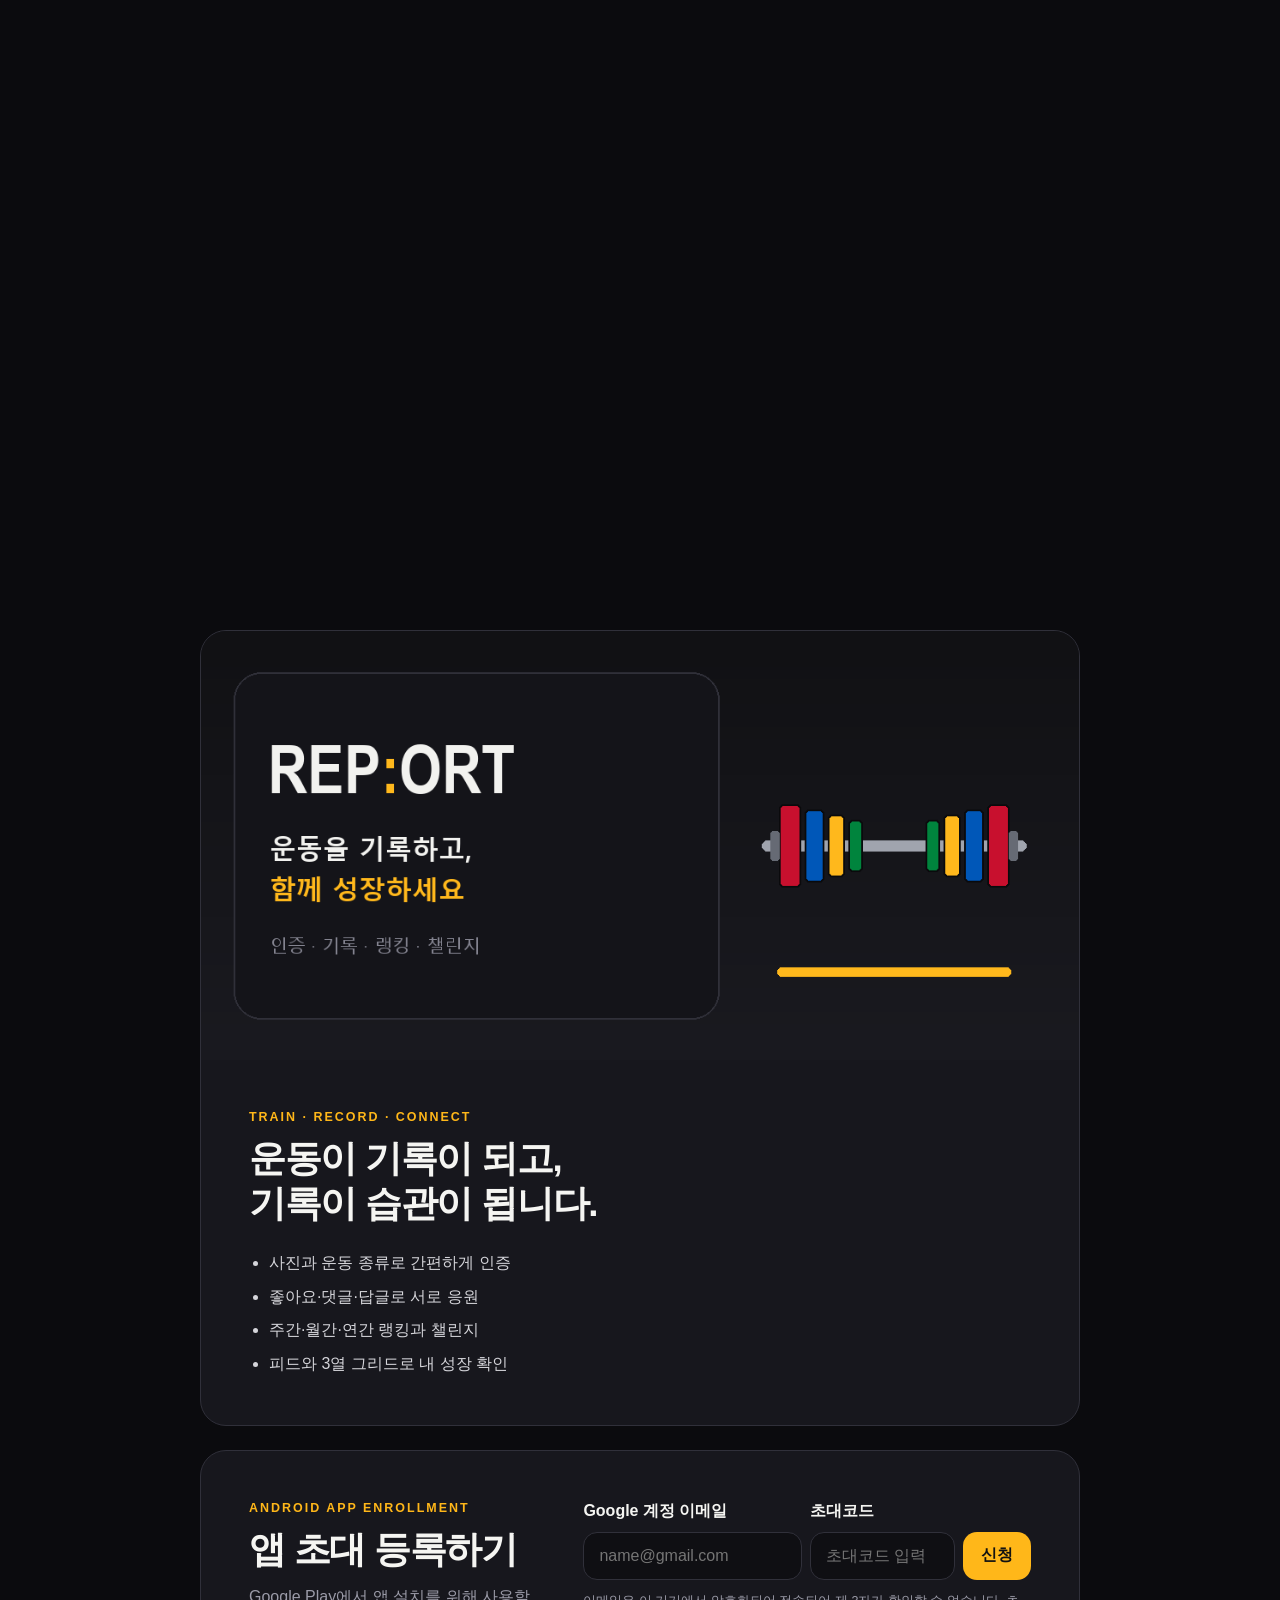
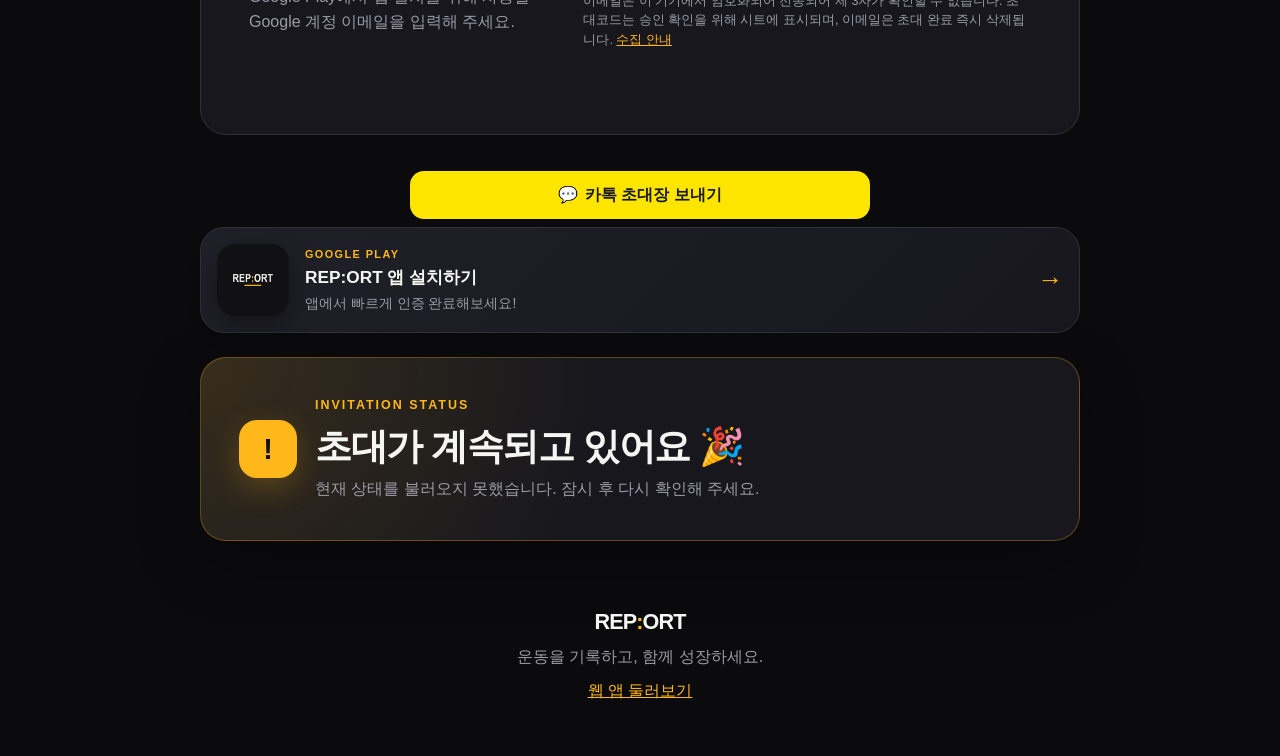
==== commit 304ddb06: "Move install cards higher on invite page" ====
--- a/docs/index.html
+++ b/docs/index.html
@@ -13,12 +13,12 @@
   <link rel="canonical" href="https://juneb27.github.io/report/?mode=invite">
   <title>REP:ORT</title>
   <link rel="icon" href="assets/app-icon.png">
-  <link rel="stylesheet" href="styles.css?v=10">
+  <link rel="stylesheet" href="styles.css?v=12">
   <script src="https://t1.kakaocdn.net/kakao_js_sdk/2.8.2/kakao.min.js"
           integrity="sha384-zt/G7/KfaRQ9dT/QIkS0ujMtzouJqzuSJcXVQu50x0rl/+mD1dc70AeOejVbMD9E"
           crossorigin="anonymous" defer></script>
   <script src="config.js?v=3" defer></script>
-  <script src="app.js?v=20" defer></script>
+  <script src="app.js?v=21" defer></script>
 </head>
 <body>
   <main>
@@ -66,6 +66,17 @@
       <h1 id="hero-title" aria-label="REP:ORT">REP<span>:</span>ORT</h1>
       <p class="lead">완벽한 운동보다<br>오늘 한 운동이 낫습니다.</p>
       <p class="sublead">사진으로 운동을 남기고, 서로의 꾸준함을 응원하는 피트니스 커뮤니티를 앱으로 만나보세요.</p>
+      <a class="play-store-card play-store-card-hero" data-play-store-card
+         href="https://play.google.com/store/apps/details?id=com.js.reportfitness"
+         target="_blank" rel="noopener">
+        <img src="assets/app-icon.png" width="72" height="72" alt="">
+        <span class="play-store-copy">
+          <small>GOOGLE PLAY</small>
+          <strong>REP:ORT 앱 설치하기</strong>
+          <span>앱에서 빠르게 인증 완료해보세요!</span>
+        </span>
+        <span class="play-store-arrow" aria-hidden="true">→</span>
+      </a>
       <div class="hero-actions">
         <a class="button button-record" id="open-shared-record" href="#" hidden>앱에서 기록 열기</a>
       </div>
@@ -146,6 +157,18 @@
       </a>
     </div>
 
+    <a class="play-store-card" data-play-store-card
+       href="https://play.google.com/store/apps/details?id=com.js.reportfitness"
+       target="_blank" rel="noopener" data-reveal>
+      <img src="assets/app-icon.png" width="72" height="72" alt="">
+      <span class="play-store-copy">
+        <small>GOOGLE PLAY</small>
+        <strong>REP:ORT 앱 설치하기</strong>
+        <span>앱에서 빠르게 인증 완료해보세요!</span>
+      </span>
+      <span class="play-store-arrow" aria-hidden="true">→</span>
+    </a>
+
     <section class="invite-complete-card is-checking" id="invite-complete-card"
              aria-labelledby="invite-complete-title" aria-live="polite">
       <span class="complete-mark" id="invite-complete-mark" aria-hidden="true">…</span>
@@ -156,17 +179,6 @@
       </div>
     </section>
 
-    <a class="play-store-card" id="play-store-card"
-       href="https://play.google.com/store/apps/details?id=com.js.reportfitness"
-       target="_blank" rel="noopener" data-reveal hidden>
-      <img src="assets/app-icon.png" width="72" height="72" alt="">
-      <span class="play-store-copy">
-        <small>GOOGLE PLAY</small>
-        <strong>REP:ORT 앱 설치하기</strong>
-        <span>앱에서 빠르게 인증 완료해보세요!</span>
-      </span>
-      <span class="play-store-arrow" aria-hidden="true">→</span>
-    </a>
   </main>
 
   <footer>
--- a/docs/styles.css
+++ b/docs/styles.css
@@ -242,9 +242,7 @@
 .record-mode .hero { display: none; }
 .record-mode .story-sequence,
 .record-mode .feature-card,
-.record-mode .bottom-share,
-.record-mode .invite-complete-card,
-.record-mode .play-store-card { display: none !important; }
+.record-mode .bottom-share { display: none !important; }
 .record-mode .apply-card { margin-top: 0; }
 
 @keyframes shared-heart-pop {
@@ -403,7 +401,7 @@
 }
 
 #invite-complete-card[hidden],
-#play-store-card[hidden] {
+.play-store-card[hidden] {
   display: none;
 }
 
@@ -508,6 +506,12 @@
   grid-template-columns: minmax(0, 1.2fr) minmax(140px, .8fr) auto;
   gap: 8px;
   align-items: end;
+}
+
+.hero .play-store-card {
+  width: min(100%, 560px);
+  margin-bottom: 24px;
+  text-align: left;
 }
 
 .invite-complete-card.is-checking .complete-mark {
